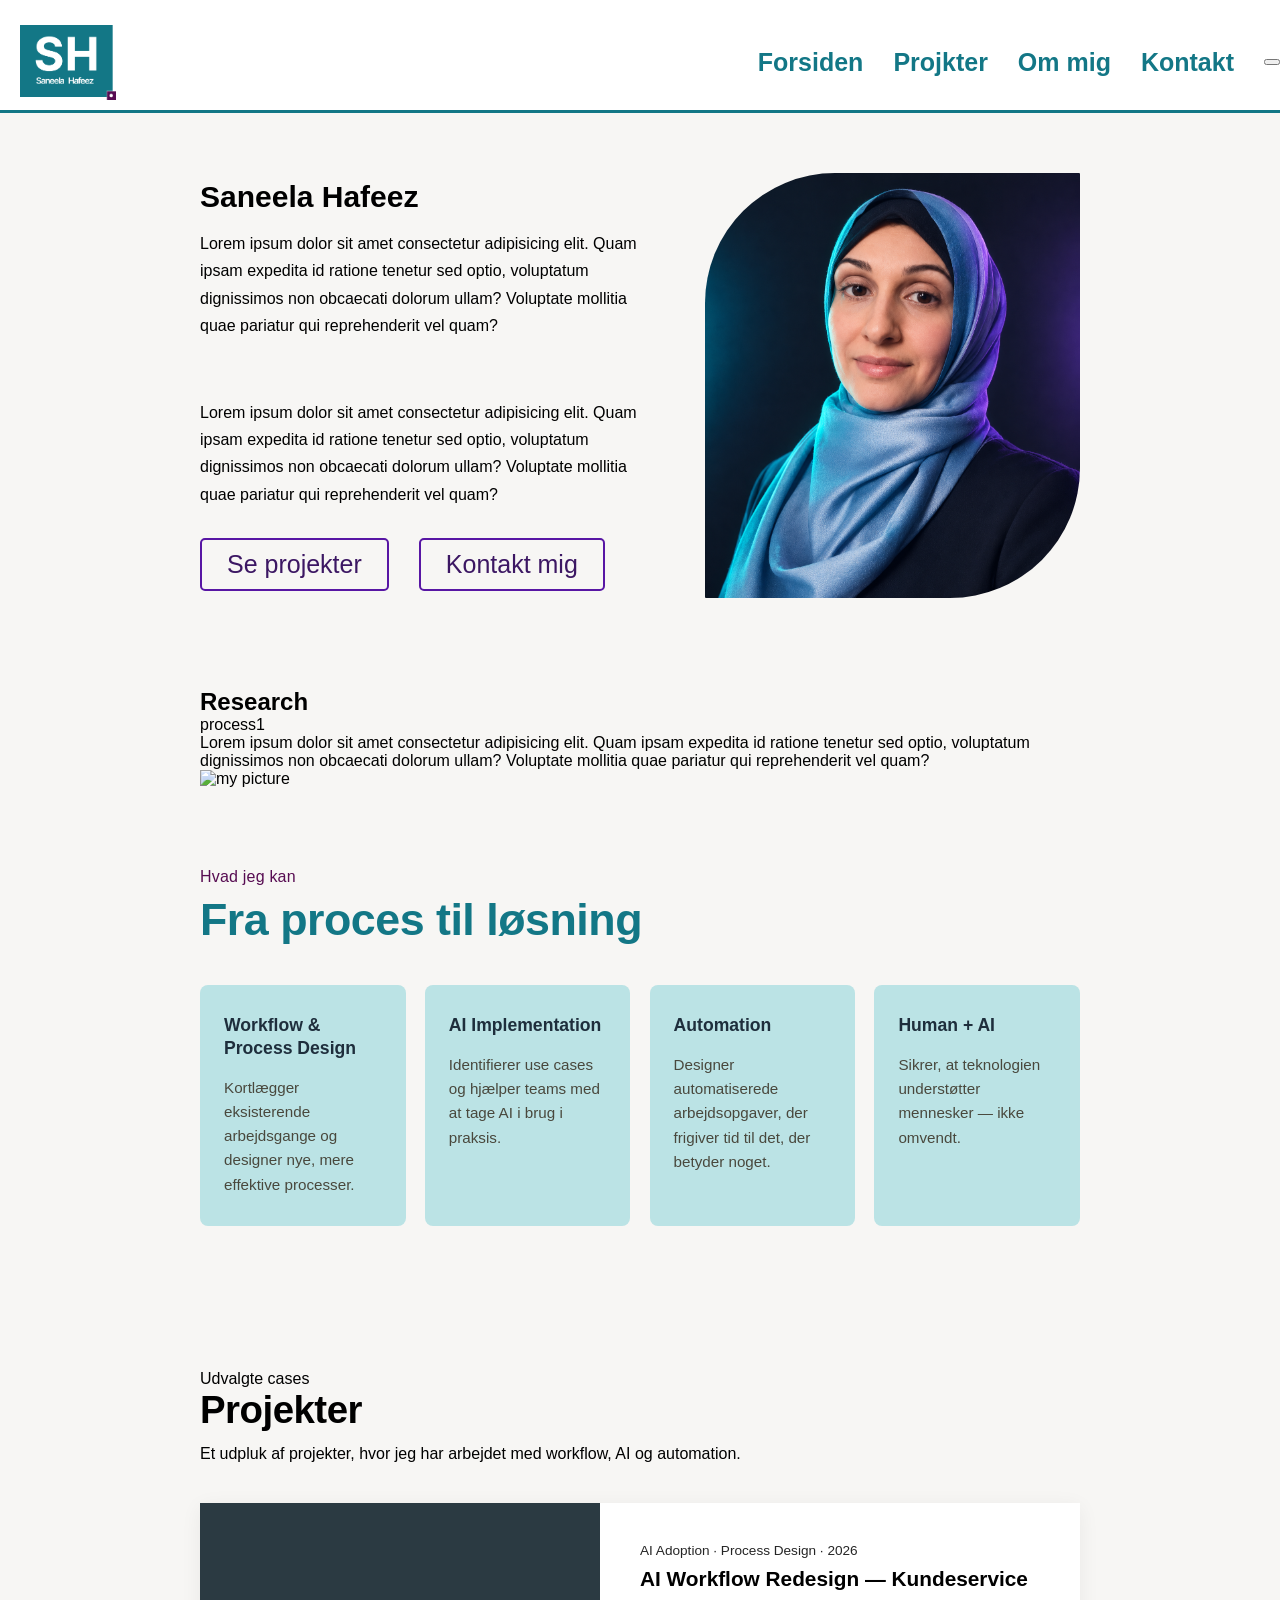
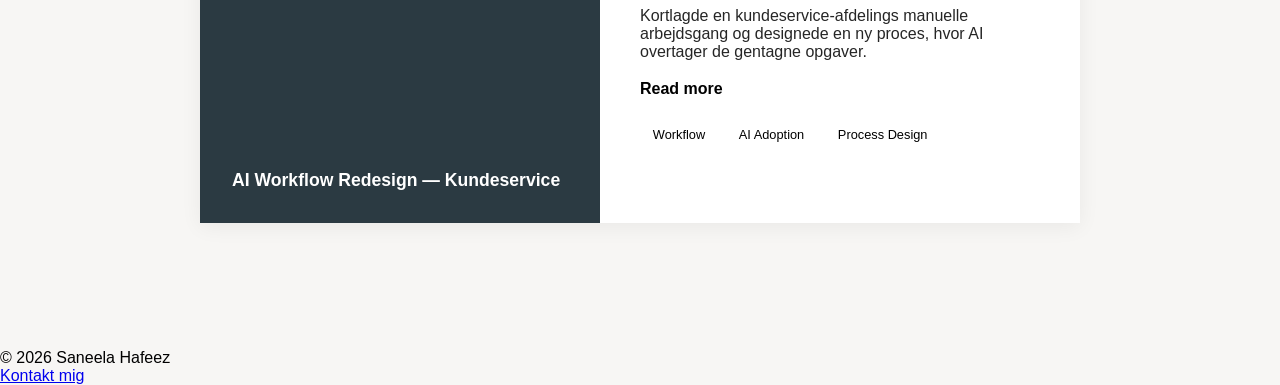
==== index.html @ 7c6feb34 "uploader til github" ====
<!DOCTYPE html>
<html lang="en">
<head>
    <meta charset="UTF-8">
    <meta name="viewport" content="width=device-width, initial-scale=1.0">
    <title>JS 01</title>
    <link rel="stylesheet" href="css/style.css">
    <script src="https://kit.fontawesome.com/faeb6a1351.js"crossorigin="anonymous"></script>
    <script src="js/main.js" defer></script>
    <!-- font -->
</head>
<body>

    <!-- <button id="theme-toggle">Toggle theme</button> -->

</body>
</html>
---- css/style.css ----
@charset "UTF-8";
/*Variabler*/
/*Variabler de deklareres i toppen af vores stylesheet og de er globale.
Variabler defineret i blokke ({}) er normalvis lokale og kan kun tilgås inde i blokken.*/
/*Mixin er en måde at genbruge kode på. Vi kan tage kode som bruges flere steder og samle det i en mixin*/
/*Partial fil hentes ind i style.scss som et modul. Filen er en samling af variabler, mixins og funktioner som kan genbruges*/
* {
  box-sizing: border-box;
  margin: 0;
}

body {
  padding: 0;
  background-color: #F5F5F5;
  font-family: "Segoe UI", Tahoma, Geneva, Verdana, sans-serif;
  background-color: #f7f6f4;
  /* 1. Ensure the body spans the full height of the viewport */
  min-height: 100vh;
  /* Læg margin på main i stedet – så headeren kan fylde hele bredden */
}
body main {
  margin-left: 200px;
  margin-right: 200px;
}
body header {
  position: sticky;
  top: 0;
  z-index: 10;
  border-bottom: 3px solid #137786;
  background-color: #fff;
  color: #fff;
  font-family: "Segoe UI", Tahoma, Geneva, Verdana, sans-serif;
}
body nav {
  display: flex;
  flex-direction: row;
  justify-content: space-between;
  align-items: center;
  padding-top: 25px;
  padding-bottom: 10px;
  font-weight: 600;
}
body nav a {
  text-decoration: none;
  font-weight: 600;
  font-size: 25px;
}
body nav ul {
  display: flex;
  flex-direction: row;
  list-style: none;
  gap: 30px;
}
body nav ul li a {
  text-decoration: none;
  color: #137786;
  font-size: 25px;
}
body nav .logo img {
  height: 75px;
  width: auto;
  display: block;
  padding-left: 20px;
}
body .about-me {
  display: flex;
  flex-direction: row;
  justify-content: space-between;
  align-items: center;
  padding: 60px 0px;
  gap: 60px;
  margin-bottom: 30px;
}
body .about-me .info-aboutme {
  display: flex;
  flex-direction: column;
  align-items: flex-start;
  flex: 1;
  max-width: 620px;
}
body .about-me .info-aboutme h1 {
  margin-left: 0;
  font-size: 30px;
  margin-bottom: 1rem;
}
body .about-me .info-aboutme p {
  line-height: 1.7;
  padding-bottom: 30px;
}
body .about-me .info-aboutme div {
  display: flex;
  flex-direction: row;
  gap: 30px;
  margin-left: 0;
}
body .about-me .info-aboutme div a {
  text-decoration: none;
  font-size: 25px;
  color: #3c1763;
  border: solid 2px rgb(88, 22, 164);
  border-radius: 5px;
  padding: 10px 25px;
}
body .about-me .info-aboutme div a:hover {
  background-color: rgb(30, 13, 68);
}
body .about-me img {
  height: 425px;
  width: 375px;
  -o-object-fit: cover;
     object-fit: cover;
  border-radius: 130px 1px 130px 1px;
  max-width: 100%;
}
body .services {
  padding: 5rem 0rem;
  max-width: 1400px;
  margin: 0 auto;
}
body {
  /* Lille heading ("Hvad jeg kan") */
}
body .services .subheading {
  color: #570c52; /* orange */
  font-size: 1rem;
  font-weight: 500;
  margin-bottom: 0.5rem;
  letter-spacing: 0.2px;
}
body {
  /* Stor mørk overskrift ("Fra proces til AI-løsning") */
}
body .services h2 {
  font-size: clamp(2rem, 4vw, 2.8rem);
  font-weight: 700;
  color: #137786; /* lilla*/
  margin-bottom: 2.5rem;
  letter-spacing: -0.5px;
}
body {
  /* Grid med 4 kort side om side */
}
body .service-grid {
  display: grid;
  grid-template-columns: repeat(4, 1fr);
  gap: 1.2rem;
}
body {
  /* Det enkelte kort – bokse */
}
body .service-card {
  background-color: rgb(187, 227, 229); /* lys blaa */
  padding: 1.8rem 1.5rem;
  border-radius: 8px;
  display: flex;
  flex-direction: column;
}
body {
  /* Kortets titel */
}
body .service-card h3 {
  font-size: 1.1rem;
  font-weight: 700;
  color: #1E2E3C;
  margin-bottom: 1rem;
  line-height: 1.3;
}
body {
  /* Kortets brødtekst */
}
body .service-card p {
  font-size: 0.95rem;
  color: #49483D; /* dæmpet mørk */
  line-height: 1.6;
  margin: 0;
}
body .projects {
  padding: 4rem 0;
}
body .projects h2 {
  font-size: clamp(1.8rem, 3.5vw, 2.4rem);
  margin-bottom: 0.8rem;
  letter-spacing: -0.5px;
}
body .projects .intro {
  color: var(--muted);
  margin-bottom: 2.5rem;
}
body .project-card {
  display: grid;
  grid-template-columns: 1fr 1.2fr;
  background-color: #fff;
  border-radius: var(--radius);
  overflow: hidden;
  box-shadow: 0 4px 20px rgba(0, 0, 0, 0.06);
}
body body.dark .project-card {
  background-color: var(--card);
}
body .project-image {
  background-color: #2b3a42;
  display: flex;
  align-items: flex-end;
  padding: 2rem;
  min-height: 320px;
  color: #fff;
  font-weight: 600;
  font-size: 1.1rem;
}
body .project-info {
  padding: 2.5rem;
}
body .project-info .meta {
  color: var(--muted);
  font-size: 0.85rem;
  margin-bottom: 0.6rem;
}
body .project-info h3 {
  font-size: 1.3rem;
  margin-bottom: 1rem;
}
body .project-info p {
  color: var(--text);
  opacity: 0.85;
  margin-bottom: 1.2rem;
}
body .read-more {
  color: var(--accent);
  font-weight: 600;
  text-decoration: none;
  display: inline-block;
  margin-bottom: 1.5rem;
}
body .read-more:hover {
  text-decoration: underline;
}
body .project-tags {
  display: flex;
  gap: 0.5rem;
  flex-wrap: wrap;
}
body .tag {
  border: 1px solid var(--border);
  padding: 0.3rem 0.8rem;
  border-radius: 6px;
  font-size: 0.8rem;
  color: var(--muted);
}
body .project-controls {
  display: flex;
  justify-content: space-between;
  align-items: center;
  margin-top: 1.5rem;
}
body .dots {
  display: flex;
  gap: 0.5rem;
}
body .dot {
  width: 8px;
  height: 8px;
  border-radius: 50%;
  background-color: var(--border);
}
body .dot.active {
  background-color: var(--accent);
}
body .arrows {
  display: flex;
  gap: 0.6rem;
}
body .arrows button {
  width: 38px;
  height: 38px;
  border-radius: 50%;
  border: 1px solid var(--border);
  background: transparent;
  cursor: pointer;
  color: var(--text);
  display: grid;
  place-items: center;
  transition: background-color 0.2s;
}
body .arrows button:hover {
  background-color: var(--card);
}

.contact-section {
  margin-top: 2rem;
  margin-bottom: 2rem;
}

#contact-form {
  display: flex;
  flex-direction: column;
  gap: 1.2rem;
  margin-top: 3rem;
}
#contact-form label {
  font-weight: 600;
  color: #1E2E3C;
  font-size: 1rem;
  margin-bottom: -0.6rem; /* ← trækker input tættere på label */
}
#contact-form input,
#contact-form textarea {
  width: 100%;
  padding: 0.7rem 0.9rem;
  border: 1px solid rgba(73, 72, 61, 0.25);
  border-radius: 4px;
  font-family: inherit;
  font-size: 1rem;
  background-color: #fff;
  color: #1E2E3C;
  transition: border-color 0.2s ease, box-shadow 0.2s ease;
}
#contact-form input:focus,
#contact-form textarea:focus {
  outline: none;
  border-color: #137786; /* teal ved fokus */
  box-shadow: 0 0 0 3px rgba(27, 164, 185, 0.15);
}
#contact-form textarea {
  resize: vertical;
  min-height: 140px;
}
#contact-form {
  /* Send-knap */
}
#contact-form .btn {
  background-color: #137786;
  color: #fff;
  border: none;
  padding: 0.9rem 1.5rem;
  font-size: 1.05rem;
  font-weight: 700;
  border-radius: 6px;
  cursor: pointer;
  transition: background-color 0.2s ease;
  margin-top: 0.5rem;
}
#contact-form .btn:hover {
  background-color: rgb(204.4956896552, 91.974137931, 22.5043103448);
}/*# sourceMappingURL=style.css.map */
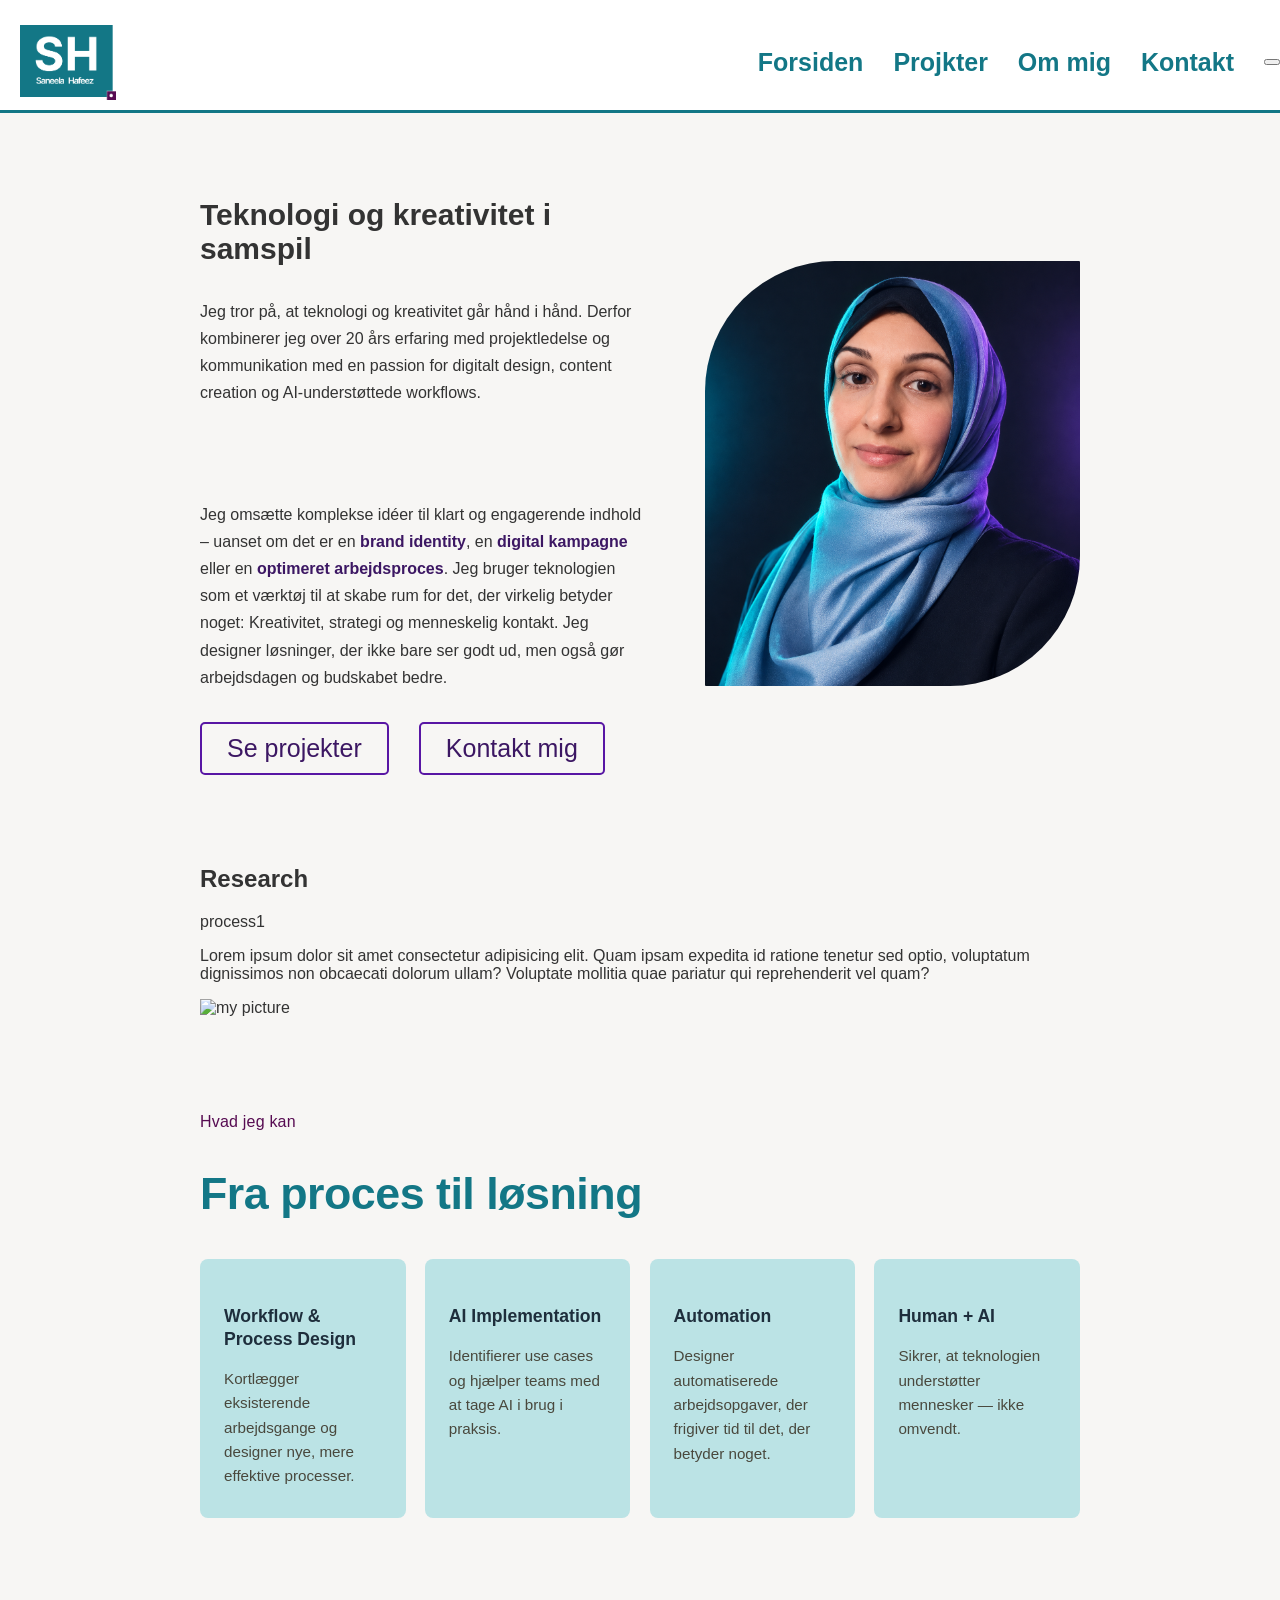
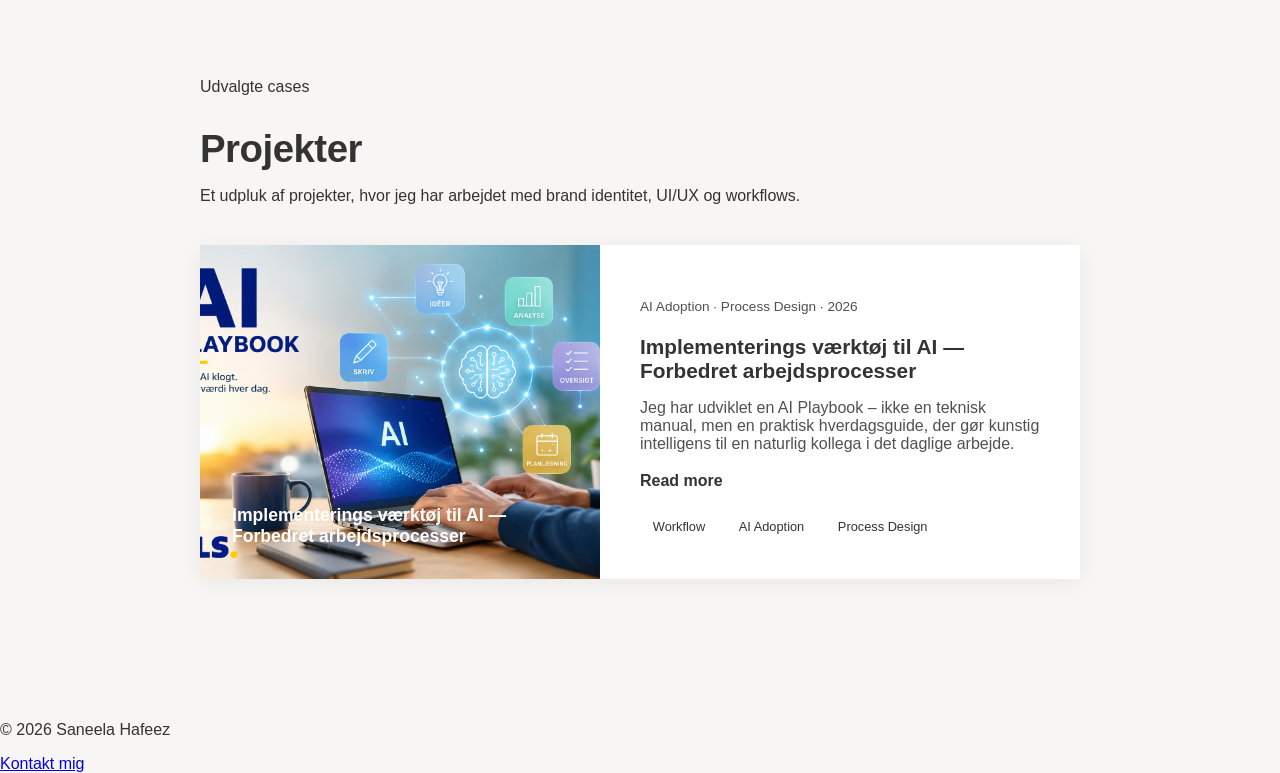
==== commit 0d8c240c: "Toggle btn virker men skal arbejde med farver" ====
--- a/index.html
+++ b/index.html
@@ -11,7 +11,8 @@
 </head>
 <body>
 
-    <!-- <button id="theme-toggle">Toggle theme</button> -->
+    <button id="theme-toggle">Toggle theme</button>
+     <!-- Pusher til github -->
 
 </body>
 </html>
--- a/css/style.css
+++ b/css/style.css
@@ -6,6 +6,17 @@
 /*Partial fil hentes ind i style.scss som et modul. Filen er en samling af variabler, mixins og funktioner som kan genbruges*/
 * {
   box-sizing: border-box;
+}
+
+body {
+  background-color: #efefef;
+  color: #333;
+}
+body.dark {
+  background-color: #333;
+  color: #efefef;
+}
+body {
   margin: 0;
 }
 
@@ -85,7 +96,10 @@
 }
 body .about-me .info-aboutme p {
   line-height: 1.7;
-  padding-bottom: 30px;
+  padding-bottom: 15px;
+}
+body .about-me .info-aboutme strong {
+  color: #3c1763;
 }
 body .about-me .info-aboutme div {
   display: flex;
@@ -175,6 +189,7 @@
   margin: 0;
 }
 body .projects {
+  scroll-margin-top: 100px;
   padding: 4rem 0;
 }
 body .projects h2 {
@@ -183,7 +198,6 @@
   letter-spacing: -0.5px;
 }
 body .projects .intro {
-  color: var(--muted);
   margin-bottom: 2.5rem;
 }
 body .project-card {
@@ -206,6 +220,8 @@
   color: #fff;
   font-weight: 600;
   font-size: 1.1rem;
+  background-size: cover;
+  background-position: center;
 }
 body .project-info {
   padding: 2.5rem;
@@ -286,8 +302,9 @@
 }
 
 .contact-section {
-  margin-top: 2rem;
-  margin-bottom: 2rem;
+  max-width: 800px; /* Begrænser hele sektionen */
+  margin: 2rem auto; /* 2rem top/bund + auto højre/venstre (centrerer) */
+  padding: 0 1rem; /* Luft i siderne på mobil */
 }
 
 #contact-form {
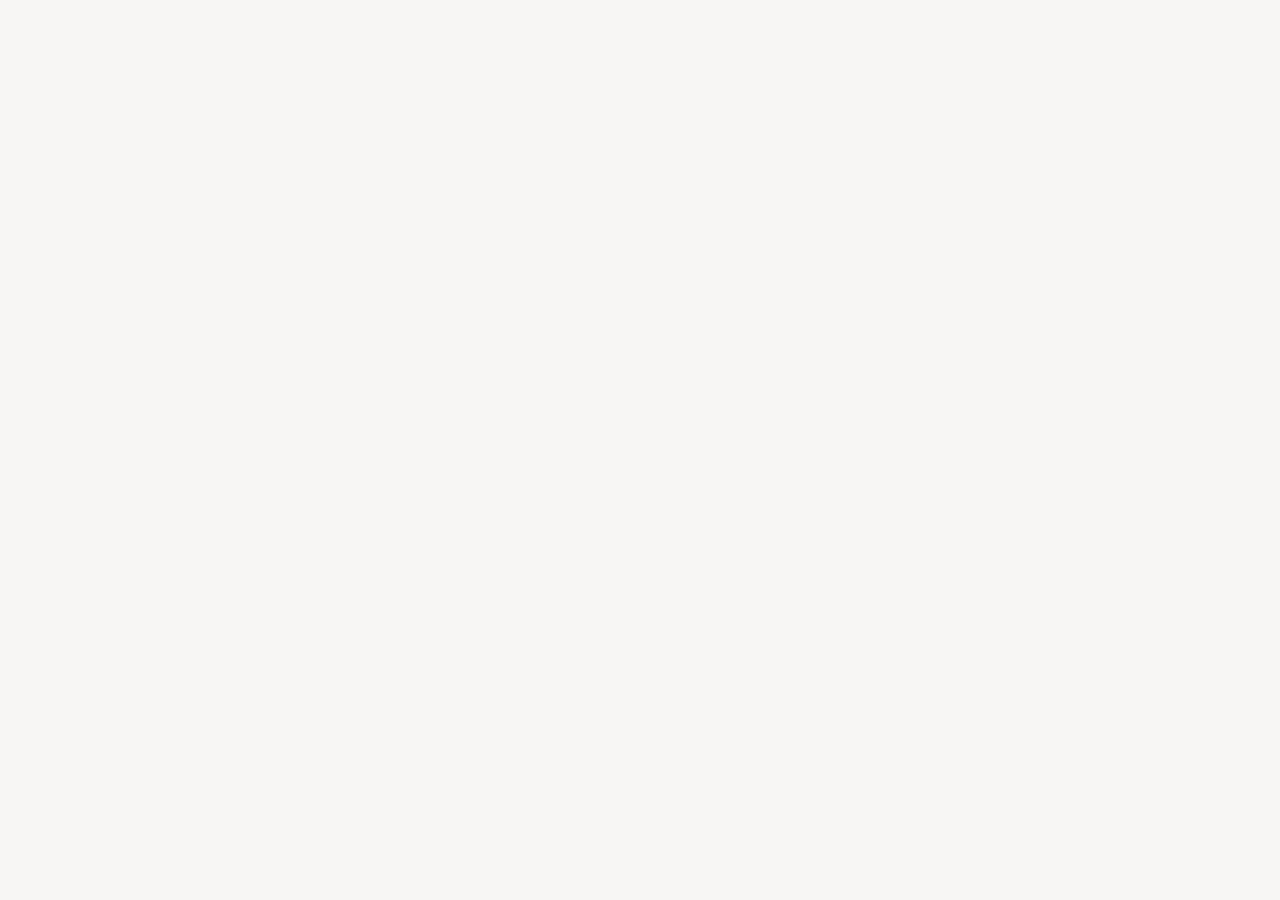
==== commit 9b1635e5: "den rendere ikke korrekt endnu arbejder på det tjekker fil navne osv" ====
--- a/index.html
+++ b/index.html
@@ -1,4 +1,23 @@
+
 <!DOCTYPE html>
+<html lang="en">
+<head>
+    <meta charset="UTF-8">
+    <meta name="viewport" content="width=device-width, initial-scale=1.0">
+    <title>JS 01</title>
+    <link rel="stylesheet" href="css/style.css">
+    <script src="https://kit.fontawesome.com/faeb6a1351.js" crossorigin="anonymous"></script>
+    <script type="module" src="js/main.js"></script>
+</head>
+<body>
+    <div id="header-container"></div>
+    <main id="main-content"></main>
+    <div id="footer-container"></div>
+</body>
+</html>
+
+
+<!-- <!DOCTYPE html>
 <html lang="en">
 <head>
     <meta charset="UTF-8">
@@ -7,12 +26,9 @@
     <link rel="stylesheet" href="css/style.css">
     <script src="https://kit.fontawesome.com/faeb6a1351.js"crossorigin="anonymous"></script>
     <script src="js/main.js" defer></script>
-    <!-- font -->
+   
 </head>
 <body>
 
     <button id="theme-toggle">Toggle theme</button>
-     <!-- Pusher til github -->
-
-</body>
-</html>+   
--- a/css/style.css
+++ b/css/style.css
@@ -6,6 +6,11 @@
 /*Partial fil hentes ind i style.scss som et modul. Filen er en samling af variabler, mixins og funktioner som kan genbruges*/
 * {
   box-sizing: border-box;
+}
+
+html {
+  overflow-y: scroll;
+  scroll-padding-top: 70px;
 }
 
 body {
@@ -131,18 +136,12 @@
   max-width: 1400px;
   margin: 0 auto;
 }
-body {
-  /* Lille heading ("Hvad jeg kan") */
-}
 body .services .subheading {
-  color: #570c52; /* orange */
+  color: #570c52;
   font-size: 1rem;
   font-weight: 500;
   margin-bottom: 0.5rem;
   letter-spacing: 0.2px;
-}
-body {
-  /* Stor mørk overskrift ("Fra proces til AI-løsning") */
 }
 body .services h2 {
   font-size: clamp(2rem, 4vw, 2.8rem);
@@ -151,17 +150,11 @@
   margin-bottom: 2.5rem;
   letter-spacing: -0.5px;
 }
-body {
-  /* Grid med 4 kort side om side */
-}
 body .service-grid {
   display: grid;
   grid-template-columns: repeat(4, 1fr);
   gap: 1.2rem;
 }
-body {
-  /* Det enkelte kort – bokse */
-}
 body .service-card {
   background-color: rgb(187, 227, 229); /* lys blaa */
   padding: 1.8rem 1.5rem;
@@ -169,8 +162,17 @@
   display: flex;
   flex-direction: column;
 }
-body {
-  /* Kortets titel */
+body .service-card i {
+  font-size: 2.5rem;
+  color: #137786;
+  background-color: rgba(27, 164, 185, 0.12); /* svag teal-baggrund */
+  width: 60px;
+  height: 60px;
+  border-radius: 50%;
+  display: flex;
+  align-items: center;
+  justify-content: center;
+  margin-bottom: 1.2rem;
 }
 body .service-card h3 {
   font-size: 1.1rem;
@@ -179,9 +181,6 @@
   margin-bottom: 1rem;
   line-height: 1.3;
 }
-body {
-  /* Kortets brødtekst */
-}
 body .service-card p {
   font-size: 0.95rem;
   color: #49483D; /* dæmpet mørk */
@@ -189,16 +188,15 @@
   margin: 0;
 }
 body .projects {
-  scroll-margin-top: 100px;
-  padding: 4rem 0;
+  padding: 3rem 0;
 }
 body .projects h2 {
   font-size: clamp(1.8rem, 3.5vw, 2.4rem);
-  margin-bottom: 0.8rem;
+  margin-bottom: 0.4rem;
   letter-spacing: -0.5px;
 }
 body .projects .intro {
-  margin-bottom: 2.5rem;
+  margin-bottom: 2rem;
 }
 body .project-card {
   display: grid;
@@ -212,14 +210,7 @@
   background-color: var(--card);
 }
 body .project-image {
-  background-color: #2b3a42;
-  display: flex;
-  align-items: flex-end;
-  padding: 2rem;
   min-height: 320px;
-  color: #fff;
-  font-weight: 600;
-  font-size: 1.1rem;
   background-size: cover;
   background-position: center;
 }
@@ -300,27 +291,25 @@
 body .arrows button:hover {
   background-color: var(--card);
 }
-
-.contact-section {
+body .contact-section {
   max-width: 800px; /* Begrænser hele sektionen */
   margin: 2rem auto; /* 2rem top/bund + auto højre/venstre (centrerer) */
   padding: 0 1rem; /* Luft i siderne på mobil */
 }
-
-#contact-form {
+body #contact-form {
   display: flex;
   flex-direction: column;
   gap: 1.2rem;
   margin-top: 3rem;
 }
-#contact-form label {
+body #contact-form label {
   font-weight: 600;
   color: #1E2E3C;
   font-size: 1rem;
   margin-bottom: -0.6rem; /* ← trækker input tættere på label */
 }
-#contact-form input,
-#contact-form textarea {
+body #contact-form input,
+body #contact-form textarea {
   width: 100%;
   padding: 0.7rem 0.9rem;
   border: 1px solid rgba(73, 72, 61, 0.25);
@@ -331,20 +320,17 @@
   color: #1E2E3C;
   transition: border-color 0.2s ease, box-shadow 0.2s ease;
 }
-#contact-form input:focus,
-#contact-form textarea:focus {
+body #contact-form input:focus,
+body #contact-form textarea:focus {
   outline: none;
   border-color: #137786; /* teal ved fokus */
   box-shadow: 0 0 0 3px rgba(27, 164, 185, 0.15);
 }
-#contact-form textarea {
+body #contact-form textarea {
   resize: vertical;
   min-height: 140px;
 }
-#contact-form {
-  /* Send-knap */
-}
-#contact-form .btn {
+body #contact-form .btn {
   background-color: #137786;
   color: #fff;
   border: none;
@@ -356,6 +342,6 @@
   transition: background-color 0.2s ease;
   margin-top: 0.5rem;
 }
-#contact-form .btn:hover {
+body #contact-form .btn:hover {
   background-color: rgb(204.4956896552, 91.974137931, 22.5043103448);
 }/*# sourceMappingURL=style.css.map */
--- a/css/style.css
+++ b/css/style.css
@@ -6,6 +6,11 @@
 /*Partial fil hentes ind i style.scss som et modul. Filen er en samling af variabler, mixins og funktioner som kan genbruges*/
 * {
   box-sizing: border-box;
+}
+
+html {
+  overflow-y: scroll;
+  scroll-padding-top: 70px;
 }
 
 body {
@@ -131,18 +136,12 @@
   max-width: 1400px;
   margin: 0 auto;
 }
-body {
-  /* Lille heading ("Hvad jeg kan") */
-}
 body .services .subheading {
-  color: #570c52; /* orange */
+  color: #570c52;
   font-size: 1rem;
   font-weight: 500;
   margin-bottom: 0.5rem;
   letter-spacing: 0.2px;
-}
-body {
-  /* Stor mørk overskrift ("Fra proces til AI-løsning") */
 }
 body .services h2 {
   font-size: clamp(2rem, 4vw, 2.8rem);
@@ -151,17 +150,11 @@
   margin-bottom: 2.5rem;
   letter-spacing: -0.5px;
 }
-body {
-  /* Grid med 4 kort side om side */
-}
 body .service-grid {
   display: grid;
   grid-template-columns: repeat(4, 1fr);
   gap: 1.2rem;
 }
-body {
-  /* Det enkelte kort – bokse */
-}
 body .service-card {
   background-color: rgb(187, 227, 229); /* lys blaa */
   padding: 1.8rem 1.5rem;
@@ -169,8 +162,17 @@
   display: flex;
   flex-direction: column;
 }
-body {
-  /* Kortets titel */
+body .service-card i {
+  font-size: 2.5rem;
+  color: #137786;
+  background-color: rgba(27, 164, 185, 0.12); /* svag teal-baggrund */
+  width: 60px;
+  height: 60px;
+  border-radius: 50%;
+  display: flex;
+  align-items: center;
+  justify-content: center;
+  margin-bottom: 1.2rem;
 }
 body .service-card h3 {
   font-size: 1.1rem;
@@ -179,9 +181,6 @@
   margin-bottom: 1rem;
   line-height: 1.3;
 }
-body {
-  /* Kortets brødtekst */
-}
 body .service-card p {
   font-size: 0.95rem;
   color: #49483D; /* dæmpet mørk */
@@ -189,16 +188,15 @@
   margin: 0;
 }
 body .projects {
-  scroll-margin-top: 100px;
-  padding: 4rem 0;
+  padding: 3rem 0;
 }
 body .projects h2 {
   font-size: clamp(1.8rem, 3.5vw, 2.4rem);
-  margin-bottom: 0.8rem;
+  margin-bottom: 0.4rem;
   letter-spacing: -0.5px;
 }
 body .projects .intro {
-  margin-bottom: 2.5rem;
+  margin-bottom: 2rem;
 }
 body .project-card {
   display: grid;
@@ -212,14 +210,7 @@
   background-color: var(--card);
 }
 body .project-image {
-  background-color: #2b3a42;
-  display: flex;
-  align-items: flex-end;
-  padding: 2rem;
   min-height: 320px;
-  color: #fff;
-  font-weight: 600;
-  font-size: 1.1rem;
   background-size: cover;
   background-position: center;
 }
@@ -300,27 +291,25 @@
 body .arrows button:hover {
   background-color: var(--card);
 }
-
-.contact-section {
+body .contact-section {
   max-width: 800px; /* Begrænser hele sektionen */
   margin: 2rem auto; /* 2rem top/bund + auto højre/venstre (centrerer) */
   padding: 0 1rem; /* Luft i siderne på mobil */
 }
-
-#contact-form {
+body #contact-form {
   display: flex;
   flex-direction: column;
   gap: 1.2rem;
   margin-top: 3rem;
 }
-#contact-form label {
+body #contact-form label {
   font-weight: 600;
   color: #1E2E3C;
   font-size: 1rem;
   margin-bottom: -0.6rem; /* ← trækker input tættere på label */
 }
-#contact-form input,
-#contact-form textarea {
+body #contact-form input,
+body #contact-form textarea {
   width: 100%;
   padding: 0.7rem 0.9rem;
   border: 1px solid rgba(73, 72, 61, 0.25);
@@ -331,20 +320,17 @@
   color: #1E2E3C;
   transition: border-color 0.2s ease, box-shadow 0.2s ease;
 }
-#contact-form input:focus,
-#contact-form textarea:focus {
+body #contact-form input:focus,
+body #contact-form textarea:focus {
   outline: none;
   border-color: #137786; /* teal ved fokus */
   box-shadow: 0 0 0 3px rgba(27, 164, 185, 0.15);
 }
-#contact-form textarea {
+body #contact-form textarea {
   resize: vertical;
   min-height: 140px;
 }
-#contact-form {
-  /* Send-knap */
-}
-#contact-form .btn {
+body #contact-form .btn {
   background-color: #137786;
   color: #fff;
   border: none;
@@ -356,6 +342,6 @@
   transition: background-color 0.2s ease;
   margin-top: 0.5rem;
 }
-#contact-form .btn:hover {
+body #contact-form .btn:hover {
   background-color: rgb(204.4956896552, 91.974137931, 22.5043103448);
 }/*# sourceMappingURL=style.css.map */
